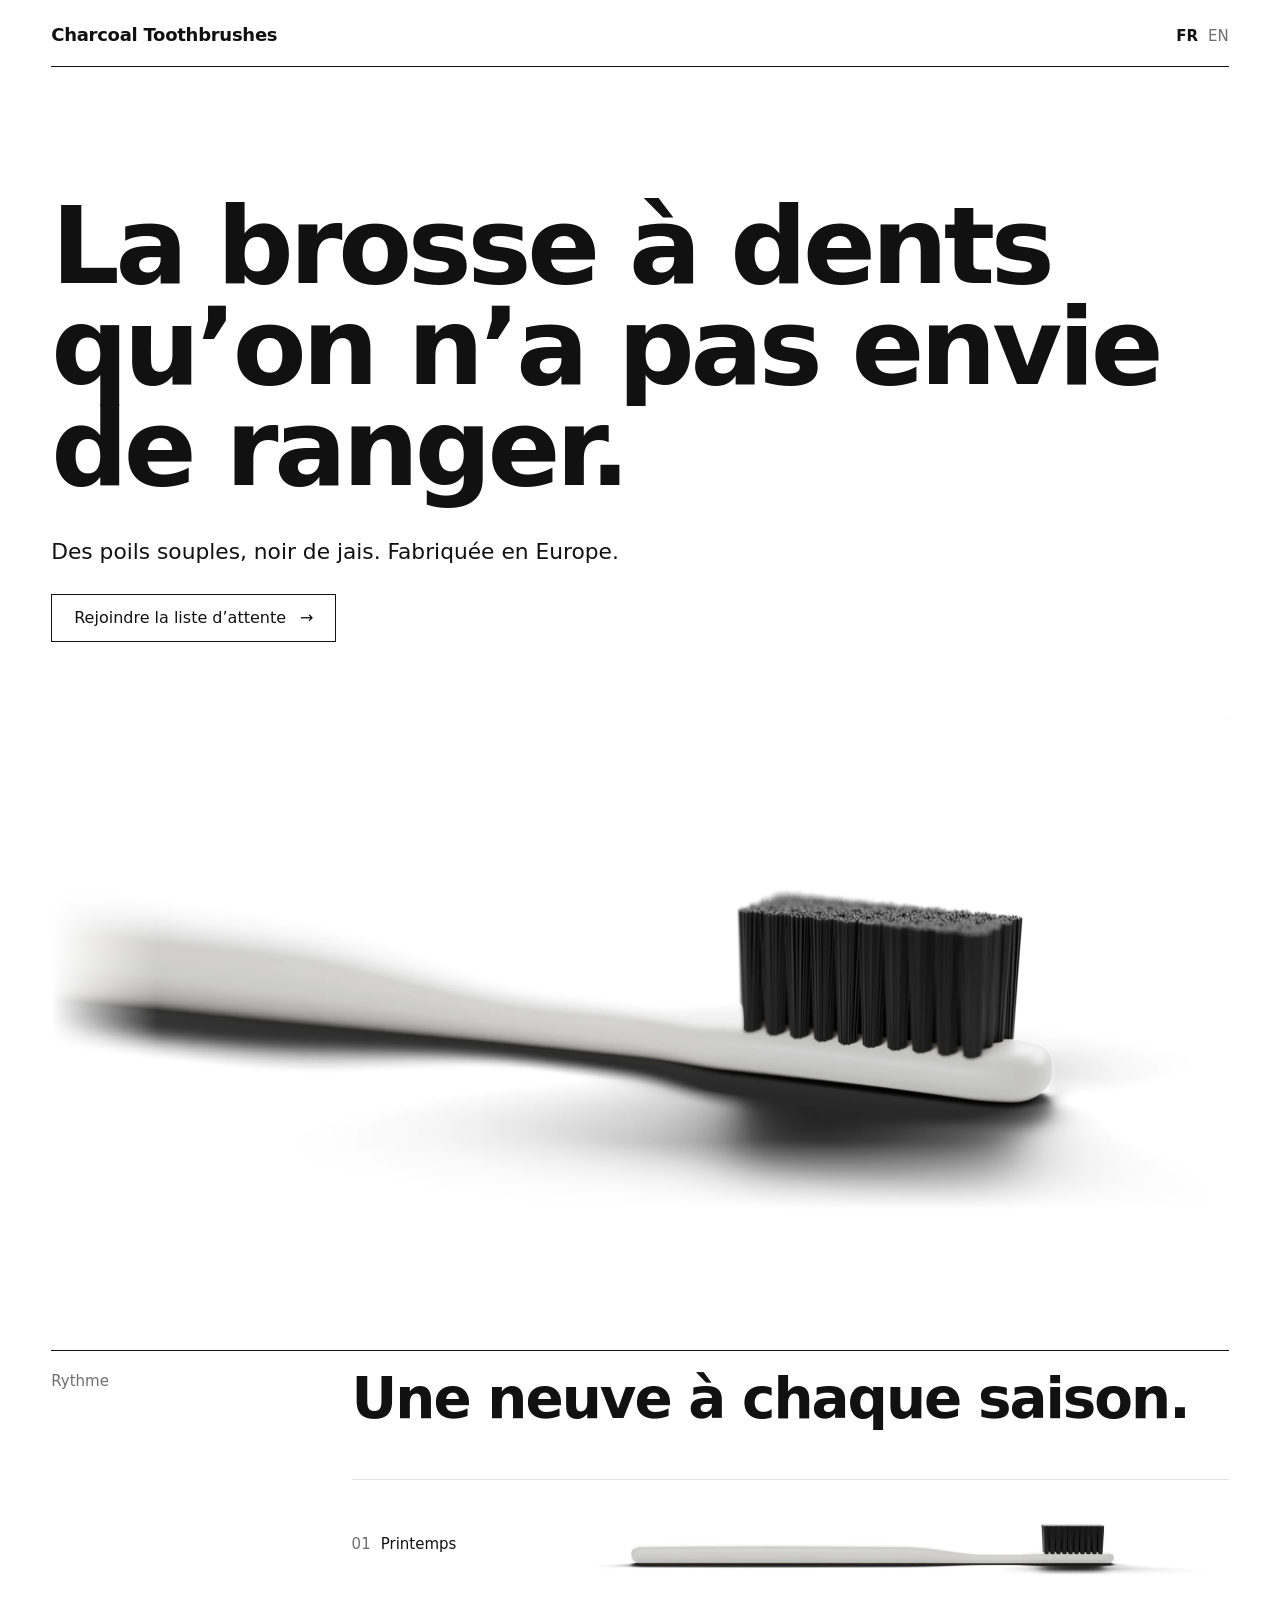
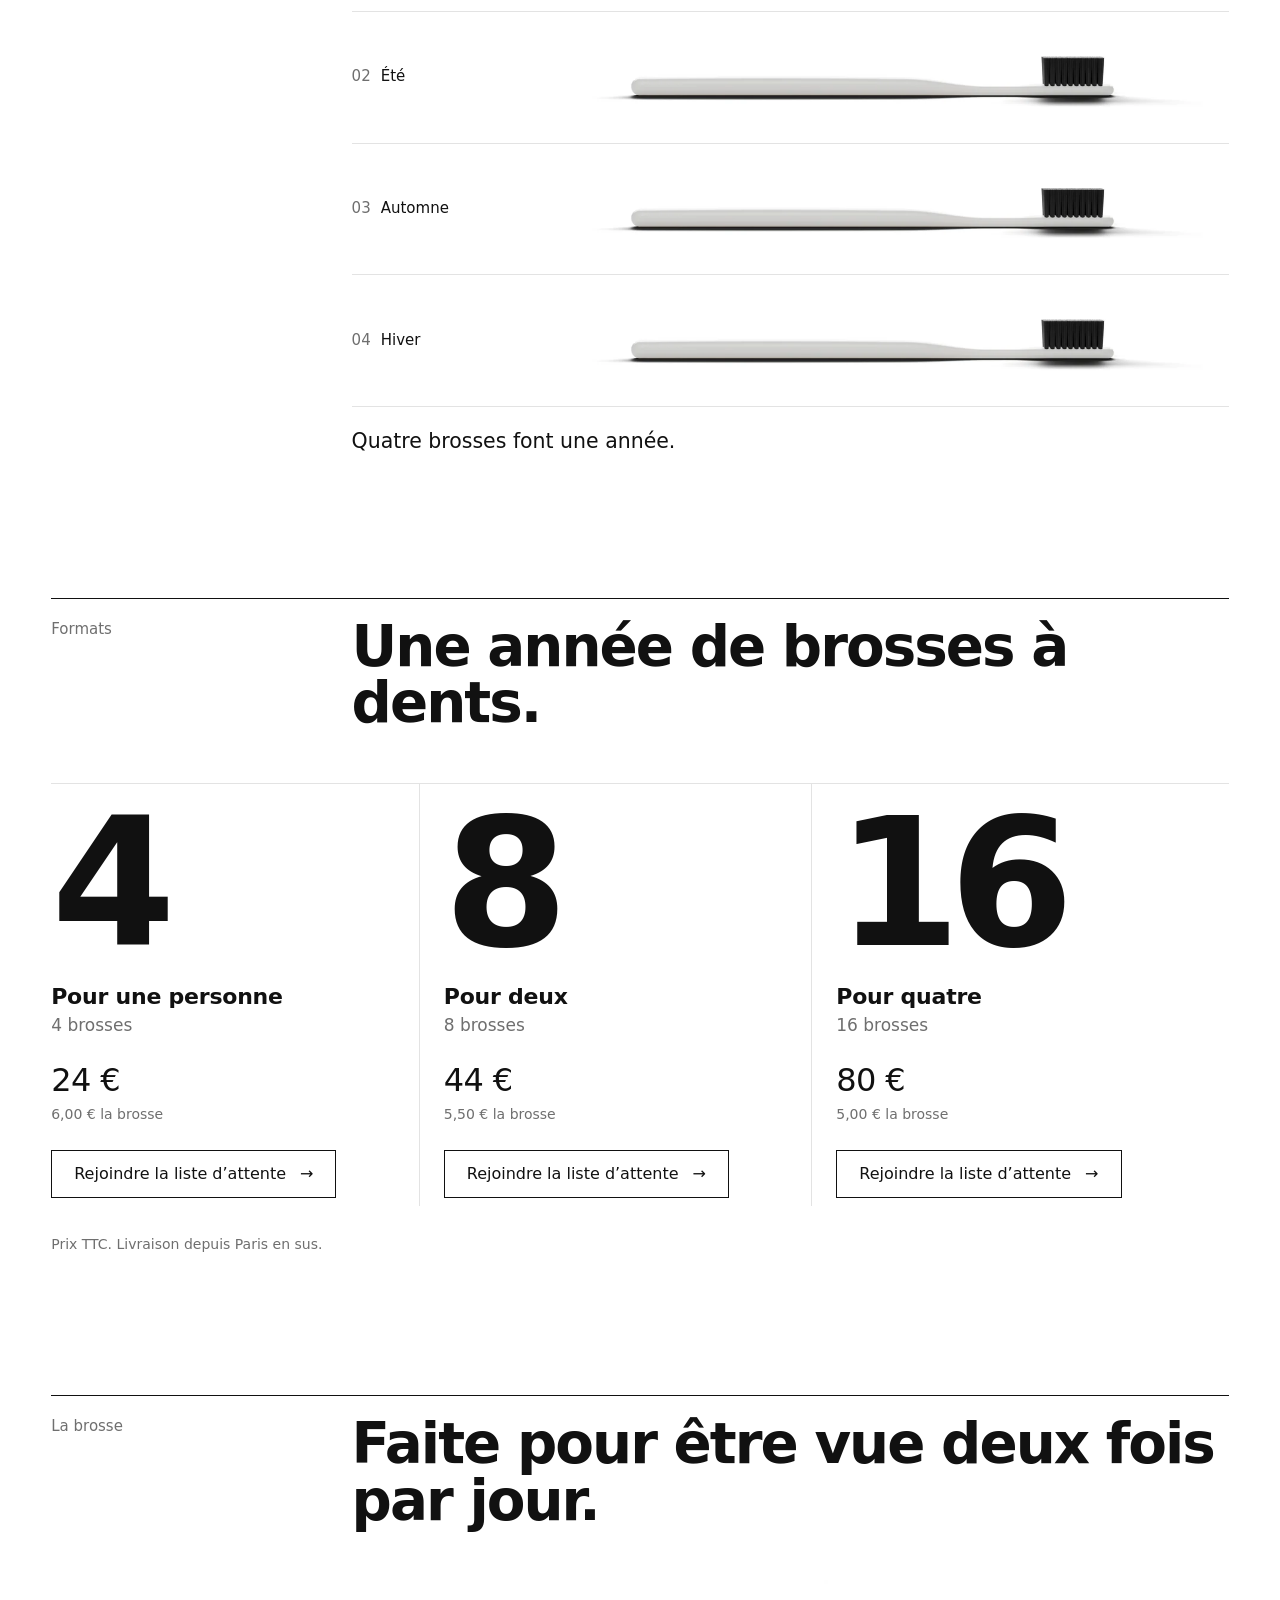
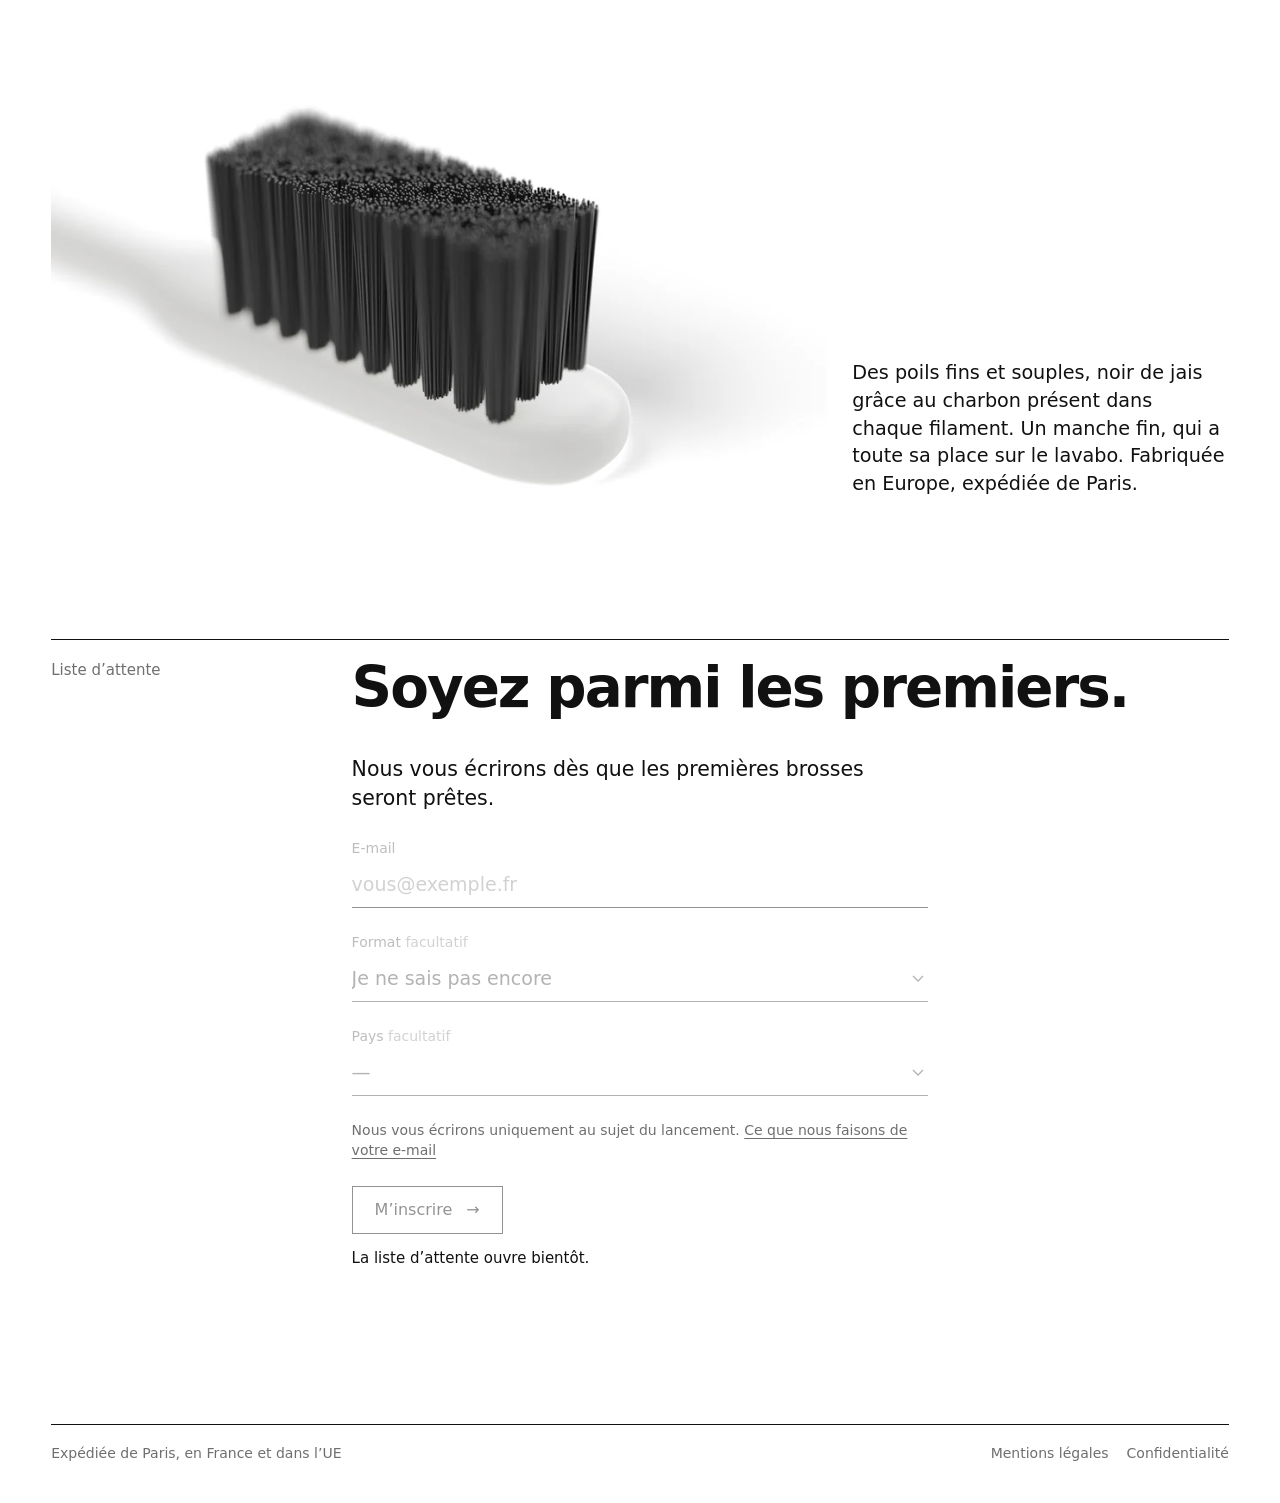
==== index.html @ 971b0b08 "Charcoal Toothbrushes preview store (FR/EN): direction A with photo-real renders; waitlist opens soo" ====
<!doctype html>
<html lang="fr">
<head>
<meta charset="utf-8">
<meta name="viewport" content="width=device-width, initial-scale=1">
<title>Charcoal Toothbrushes — la brosse à dents qu’on n’a pas envie de ranger</title>
<meta name="description" content="Des poils souples, noir de jais. Fabriquée en Europe. En boîtes de 4, 8 et 16 : une année de brosses à dents pour une, deux ou quatre personnes. Inscrivez-vous à la liste d’attente.">
<meta name="robots" content="noindex">
<link rel="canonical" href="https://dimlimber.github.io/charcoaltoothbrushes/">
<link rel="alternate" hreflang="fr" href="https://dimlimber.github.io/charcoaltoothbrushes/">
<link rel="alternate" hreflang="en" href="https://dimlimber.github.io/charcoaltoothbrushes/en/">
<link rel="alternate" hreflang="x-default" href="https://dimlimber.github.io/charcoaltoothbrushes/en/">
<meta property="og:type" content="website">
<meta property="og:site_name" content="Charcoal Toothbrushes">
<meta property="og:title" content="Charcoal Toothbrushes">
<meta property="og:description" content="La brosse à dents qu’on n’a pas envie de ranger. Inscrivez-vous à la liste d’attente.">
<meta property="og:url" content="https://dimlimber.github.io/charcoaltoothbrushes/">
<meta property="og:image" content="https://dimlimber.github.io/charcoaltoothbrushes/assets/img/og.jpg">
<meta property="og:locale" content="fr_FR">
<meta name="twitter:card" content="summary_large_image">
<meta name="theme-color" content="#ffffff">
<link rel="icon" href="assets/img/favicon.svg" type="image/svg+xml">
<link rel="preconnect" href="https://fonts.bunny.net">
<link rel="stylesheet" href="https://fonts.bunny.net/css?family=inter-tight:400,500,600&amp;display=swap">
<link rel="stylesheet" href="assets/css/site.css">
</head>
<body class="page-home">
<header class="top">
  <a class="mark" href="./">Charcoal Toothbrushes</a>
  <nav class="lang" aria-label="Language">
    <span aria-current="true">FR</span>
    <a href="en/" hreflang="en" lang="en" title="English">EN</a>
  </nav>
</header>
<main id="main">
<section class="hero" aria-labelledby="hero-title">
  <h1 id="hero-title">La brosse à dents qu’on n’a pas envie de ranger.</h1>
  <p class="sub">Des poils souples, noir de jais. Fabriquée en Europe.</p>
  <p class="actions"><a class="cta" href="#waitlist">Rejoindre la liste d’attente</a></p>
  <figure class="hero-photo">
    <picture>
    <source media="(max-width: 760px)" srcset="assets/img/hero-m-800.webp 800w, assets/img/hero-m-1200.webp 1200w" sizes="100vw" width="1200" height="900">
    <img src="assets/img/hero-2400.webp"
         srcset="assets/img/hero-1200.webp 1200w, assets/img/hero-2400.webp 2400w"
         sizes="(min-width: 1440px) 1344px, 100vw" width="2400" height="1000"
         alt="Les poils noir de jais de la brosse, en gros plan" fetchpriority="high">
    </picture>
  </figure>
</section>

<section class="seasons" aria-labelledby="seasons-title">
  <div class="head"><p class="label">Rythme</p><h2 id="seasons-title">Une neuve à chaque saison.</h2></div>
  <ol class="year">
    <li><span><i>01</i>Printemps</span><img src="assets/img/side-1200.webp" srcset="assets/img/side-1200.webp 1200w, assets/img/side-2400.webp 2400w" sizes="(min-width: 760px) 66vw, 70vw" width="2400" height="400" alt="" loading="lazy"></li>
    <li><span><i>02</i>Été</span><img src="assets/img/side-1200.webp" srcset="assets/img/side-1200.webp 1200w, assets/img/side-2400.webp 2400w" sizes="(min-width: 760px) 66vw, 70vw" width="2400" height="400" alt="" loading="lazy"></li>
    <li><span><i>03</i>Automne</span><img src="assets/img/side-1200.webp" srcset="assets/img/side-1200.webp 1200w, assets/img/side-2400.webp 2400w" sizes="(min-width: 760px) 66vw, 70vw" width="2400" height="400" alt="" loading="lazy"></li>
    <li><span><i>04</i>Hiver</span><img src="assets/img/side-1200.webp" srcset="assets/img/side-1200.webp 1200w, assets/img/side-2400.webp 2400w" sizes="(min-width: 760px) 66vw, 70vw" width="2400" height="400" alt="" loading="lazy"></li>
  </ol>
  <p class="note">Quatre brosses font une année.</p>
</section>

<section class="packs" aria-labelledby="packs-title">
  <div class="head"><p class="label">Formats</p><h2 id="packs-title">Une année de brosses à dents.</h2></div>
  <div class="pack-list">
    <article class="pack">
      <p class="n" aria-hidden="true">4</p>
      <h3>Pour une personne</h3>
      <p class="pack-count">4 brosses</p>
      <p class="pack-price">24 €</p>
      <p class="pack-per">6,00 € la brosse</p>
      <a class="cta" href="#waitlist" data-pack="4">Rejoindre la liste d’attente</a>
    </article>
    <article class="pack">
      <p class="n" aria-hidden="true">8</p>
      <h3>Pour deux</h3>
      <p class="pack-count">8 brosses</p>
      <p class="pack-price">44 €</p>
      <p class="pack-per">5,50 € la brosse</p>
      <a class="cta" href="#waitlist" data-pack="8">Rejoindre la liste d’attente</a>
    </article>
    <article class="pack">
      <p class="n" aria-hidden="true">16</p>
      <h3>Pour quatre</h3>
      <p class="pack-count">16 brosses</p>
      <p class="pack-price">80 €</p>
      <p class="pack-per">5,00 € la brosse</p>
      <a class="cta" href="#waitlist" data-pack="16">Rejoindre la liste d’attente</a>
    </article>

  </div>
  <p class="fine">Prix TTC. Livraison depuis Paris en sus.</p>
</section>

<section class="detail" aria-labelledby="detail-title">
  <div class="head"><p class="label">La brosse</p><h2 id="detail-title">Faite pour être vue deux fois par jour.</h2></div>
  <figure class="detail-photo">
    <img src="assets/img/macro-1800.webp"
         srcset="assets/img/macro-900.webp 900w, assets/img/macro-1800.webp 1800w"
         sizes="(min-width: 760px) 60vw, 100vw" width="1800" height="1200"
         alt="Les pointes des poils, de très près" loading="lazy">
  </figure>
  <p class="body">Des poils fins et souples, noir de jais grâce au charbon présent dans chaque filament. Un manche fin, qui a toute sa place sur le lavabo. Fabriquée en Europe, expédiée de Paris.</p>
</section>

<section class="waitlist" id="waitlist" aria-labelledby="waitlist-title">
  <div class="head"><p class="label">Liste d’attente</p><h2 id="waitlist-title">Soyez parmi les premiers.</h2></div>
  <form id="waitlist-form" data-state="idle" novalidate>
    <div class="fields">
      <p class="intro">Nous vous écrirons dès que les premières brosses seront prêtes.</p>
      <label class="field"><span>E-mail</span>
        <input type="email" name="email" required autocomplete="email" inputmode="email" placeholder="vous@exemple.fr" maxlength="254"></label>
      <label class="field"><span>Format <i>facultatif</i></span>
        <select name="pack"><option value="">Je ne sais pas encore</option><option value="4">Pour une personne · 4 brosses</option><option value="8">Pour deux · 8 brosses</option><option value="16">Pour quatre · 16 brosses</option></select></label>
      <label class="field"><span>Pays <i>facultatif</i></span>
        <select name="country"><option value="">—</option><option value="FR">France</option><option value="DE">Allemagne</option><option value="AT">Autriche</option><option value="BE">Belgique</option><option value="BG">Bulgarie</option><option value="CY">Chypre</option><option value="HR">Croatie</option><option value="DK">Danemark</option><option value="ES">Espagne</option><option value="EE">Estonie</option><option value="FI">Finlande</option><option value="GR">Grèce</option><option value="HU">Hongrie</option><option value="IE">Irlande</option><option value="IT">Italie</option><option value="LV">Lettonie</option><option value="LT">Lituanie</option><option value="LU">Luxembourg</option><option value="MT">Malte</option><option value="NL">Pays-Bas</option><option value="PL">Pologne</option><option value="PT">Portugal</option><option value="RO">Roumanie</option><option value="SK">Slovaquie</option><option value="SI">Slovénie</option><option value="SE">Suède</option><option value="CZ">Tchéquie</option><option value="XX">Hors de l’UE</option></select></label>
      <div class="hp" aria-hidden="true"><label>Website <input type="text" name="website" tabindex="-1" autocomplete="off"></label></div>
      <p class="consent">Nous vous écrirons uniquement au sujet du lancement. <a href="confidentialite/">Ce que nous faisons de votre e-mail</a></p>
      <button class="cta" type="submit" data-sending="Envoi…">M’inscrire</button>
      <p class="msg" id="waitlist-invalid" role="alert">Vérifiez votre adresse e-mail.</p>
      <p class="msg" id="waitlist-error" role="alert">Un problème est survenu. Merci de réessayer.</p>
      <p class="msg" id="waitlist-closed">La liste d’attente ouvre bientôt.</p>
    </div>
    <div id="waitlist-done" class="done" tabindex="-1">
      <p class="done-title">C’est noté.</p>
      <p>Nous vous écrirons dès que les premières brosses seront prêtes.</p>
    </div>
  </form>
</section>

</main>
<footer class="foot">
  <span>Expédiée de Paris, en France et dans l’UE</span>
  <span class="links"><a href="mentions-legales/">Mentions légales</a><a href="confidentialite/">Confidentialité</a></span>
</footer>
<script id="config" type="application/json">{"lang": "fr", "endpoint": null, "consentVersion": "2026-10-05"}</script>
<script src="assets/js/site.js" defer></script>
</body>
</html>
---- assets/css/site.css ----
/* Charcoal Toothbrushes, direction A "Grid": white ground, one type family
   (Inter Tight), a strict 12-column grid, hairlines, black only where the charcoal is. */
:root {
  --ground: #ffffff;
  --ink: #111111;
  --mute: #6f6f6f;
  --faint: #9b9b9b;
  --rule: #e3e3e3;
  --pad: clamp(16px, 4vw, 56px);
  --gap: clamp(12px, 2vw, 24px);
  --wide: 1344px;
}

*, *::before, *::after { box-sizing: border-box; }
* { margin: 0; padding: 0; }
html { -webkit-text-size-adjust: 100%; scroll-behavior: smooth; }
@media (prefers-reduced-motion: reduce) { html { scroll-behavior: auto; } }
body {
  background: var(--ground);
  color: var(--ink);
  font: 400 17px/1.45 "Inter Tight", system-ui, -apple-system, sans-serif;
  -webkit-font-smoothing: antialiased;
  text-rendering: optimizeLegibility;
}
a { color: inherit; text-underline-offset: .18em; text-decoration-thickness: 1px; }
img { display: block; max-width: 100%; height: auto; }
figure { margin: 0; }
:focus-visible { outline: 2px solid var(--ink); outline-offset: 3px; }

.top, main, .foot { width: min(100% - 2 * var(--pad), var(--wide)); margin-inline: auto; }

/* Header */
.top { display: flex; justify-content: space-between; align-items: baseline; padding: 22px 0 18px; border-bottom: 1px solid var(--ink); }
.mark { font-weight: 600; font-size: 18px; letter-spacing: -.015em; text-decoration: none; }
.lang { display: flex; gap: 10px; font-size: 15px; color: var(--mute); }
.lang [aria-current] { color: var(--ink); font-weight: 600; }
.lang a { text-decoration: none; }
.lang a:hover { color: var(--ink); }

/* Grid sections */
main > section { display: grid; grid-template-columns: repeat(12, minmax(0, 1fr)); column-gap: var(--gap); }
main > section + section { border-top: 1px solid var(--ink); margin-top: clamp(88px, 11vw, 168px); padding-top: 20px; }
.head { display: contents; }
.label { grid-column: 1 / 4; font-size: 15px; color: var(--mute); }
section h2 { grid-column: 4 / -1; font-weight: 600; font-size: clamp(32px, 4.4vw, 68px); line-height: 1; letter-spacing: -.035em; }

/* Buttons and button-like links */
.cta {
  display: inline-flex; align-items: center; gap: 14px; padding: 15px 22px;
  border: 1px solid var(--ink); background: transparent; color: var(--ink);
  font: 500 16px/1 "Inter Tight", system-ui, sans-serif; text-decoration: none; cursor: pointer;
}
.cta::after { content: "→"; }
.cta:hover { background: var(--ink); color: var(--ground); }
.cta[disabled] { opacity: .45; cursor: default; }
.cta[disabled]:hover { background: transparent; color: var(--ink); }

/* Hero */
.hero { padding-top: clamp(56px, 10vw, 152px); }
.hero h1 { grid-column: 1 / -1; max-width: 11.5em; font-weight: 600; font-size: clamp(44px, 8.4vw, 128px); line-height: .94; letter-spacing: -.04em; }
.hero .sub { grid-column: 1 / 8; margin-top: clamp(22px, 3vw, 40px); font-size: clamp(18px, 1.7vw, 24px); line-height: 1.35; }
.hero .actions { grid-column: 1 / 8; margin-top: 28px; }
.hero-photo { grid-column: 1 / -1; margin-top: clamp(40px, 6vw, 96px); }
/* The handle and its shadow melt into the page instead of stopping at a hard edge. */
.hero-photo img {
  -webkit-mask-image: linear-gradient(90deg, transparent, #000 9%), linear-gradient(0deg, transparent, #000 14%);
  -webkit-mask-composite: source-in;
  mask-image: linear-gradient(90deg, transparent, #000 9%), linear-gradient(0deg, transparent, #000 14%);
  mask-composite: intersect;
}

/* Four make a year */
.year { grid-column: 4 / -1; list-style: none; margin-top: clamp(32px, 4vw, 56px); }
.year li { display: grid; grid-template-columns: 140px minmax(0, 1fr); align-items: center; gap: 24px; padding: 6px 0; border-top: 1px solid var(--rule); }
.year li:last-child { border-bottom: 1px solid var(--rule); }
.year span { font-size: 15px; }
.year i { font-style: normal; color: var(--mute); margin-right: 10px; font-variant-numeric: tabular-nums; }
.note { grid-column: 4 / -1; margin-top: 20px; font-size: clamp(18px, 1.6vw, 22px); }

/* Packs */
.pack-list { grid-column: 1 / -1; display: grid; grid-template-columns: repeat(3, minmax(0, 1fr)); margin-top: clamp(36px, 4vw, 64px); border-top: 1px solid var(--rule); }
.pack { padding: 28px 24px 8px 0; border-right: 1px solid var(--rule); margin-right: 24px; }
.pack:last-child { border-right: 0; margin-right: 0; }
.pack .n { font-weight: 600; font-size: clamp(104px, 14vw, 216px); line-height: .8; letter-spacing: -.065em; font-variant-numeric: tabular-nums; }
.pack h3 { font-weight: 600; font-size: 22px; margin-top: 26px; letter-spacing: -.01em; }
.pack-count { color: var(--mute); }
.pack-price { font-size: 32px; font-weight: 500; margin-top: 20px; letter-spacing: -.02em; }
.pack-per { color: var(--mute); font-size: 14px; }
.pack .cta { margin-top: 26px; }
.fine { grid-column: 1 / -1; margin-top: 28px; font-size: 14px; color: var(--mute); }

/* The brush, close up */
.detail-photo { grid-column: 1 / 9; grid-row: 2; margin-top: clamp(32px, 4vw, 56px); }
.detail .body { grid-column: 9 / -1; grid-row: 2; align-self: end; font-size: clamp(18px, 1.5vw, 21px); line-height: 1.45; }

/* Waitlist */
#waitlist-form { grid-column: 4 / 10; margin-top: clamp(24px, 3vw, 40px); }
.intro { font-size: clamp(18px, 1.6vw, 22px); }
.field { display: block; margin-top: 24px; }
.field span { display: block; font-size: 14px; color: var(--mute); margin-bottom: 4px; }
.field i { font-style: normal; color: var(--faint); }
.field input, .field select {
  width: 100%; padding: 10px 0; border: 0; border-bottom: 1px solid var(--ink); border-radius: 0;
  background: transparent; color: var(--ink); font: 400 19px/1.3 "Inter Tight", system-ui, sans-serif;
  -webkit-appearance: none; appearance: none;
}
.field select {
  padding-right: 28px; cursor: pointer;
  background: url("data:image/svg+xml,%3Csvg xmlns='http://www.w3.org/2000/svg' width='12' height='8'%3E%3Cpath d='M1 1l5 5 5-5' fill='none' stroke='%23111' stroke-width='1.3'/%3E%3C/svg%3E") no-repeat right 4px center;
}
.field input:focus, .field select:focus { outline: none; border-bottom-width: 2px; padding-bottom: 9px; }
.field input::placeholder { color: var(--faint); }
.field input[aria-invalid="true"] { border-bottom-color: #a01c1c; }
.hp { position: absolute; left: -10000px; width: 1px; height: 1px; overflow: hidden; }
.consent { margin-top: 24px; font-size: 14px; color: var(--mute); }
#waitlist-form .cta { margin-top: 26px; }
.msg { display: none; margin-top: 14px; font-size: 15px; }
#waitlist-form[data-state="invalid"] #waitlist-invalid,
#waitlist-form[data-state="error"] #waitlist-error,
#waitlist-form[data-state="closed"] #waitlist-closed { display: block; }
#waitlist-form[data-state="closed"] .field { opacity: .45; }
.done { display: none; }
#waitlist-form[data-state="done"] .fields { display: none; }
#waitlist-form[data-state="done"] .done { display: block; }
.done:focus { outline: none; }
.done-title { font-weight: 600; font-size: clamp(28px, 3vw, 40px); letter-spacing: -.02em; margin-bottom: 8px; }

/* Footer */
.foot { margin-top: clamp(96px, 12vw, 180px); border-top: 1px solid var(--ink); padding: 18px 0 40px; display: flex; justify-content: space-between; gap: 16px; font-size: 14px; color: var(--mute); }
.foot .links { display: flex; gap: 18px; flex-wrap: wrap; }
.foot a { text-decoration: none; }
.foot a:hover { color: var(--ink); }

/* Legal pages */
.doc { max-width: 44em; padding-top: clamp(48px, 8vw, 120px); }
.doc .label a { text-decoration: none; color: var(--mute); }
.doc .label a:hover { color: var(--ink); }
.doc h1 { font-weight: 600; font-size: clamp(36px, 5vw, 72px); line-height: 1; letter-spacing: -.035em; margin: 18px 0 40px; }
.doc h2 { font-size: 18px; font-weight: 600; margin-top: 34px; line-height: 1.3; }
.doc p { margin-top: 8px; }
.doc .lead { font-size: clamp(19px, 1.6vw, 22px); }

/* Phones */
@media (max-width: 760px) {
  .label, section h2, .hero .sub, .hero .actions, .year, .note, .detail-photo, .detail .body, #waitlist-form { grid-column: 1 / -1; }
  .label { margin-bottom: 12px; }
  .year li { grid-template-columns: 92px minmax(0, 1fr); gap: 12px; }
  .pack-list { grid-template-columns: 1fr; }
  .pack { border-right: 0; margin-right: 0; border-bottom: 1px solid var(--rule); padding-bottom: 32px; }
  .detail .label { grid-row: 1; }
  .detail h2 { grid-row: 2; }
  .detail-photo { grid-row: 3; }
  .detail .body { grid-row: 4; margin-top: 24px; }
  .foot { flex-direction: column; }
}
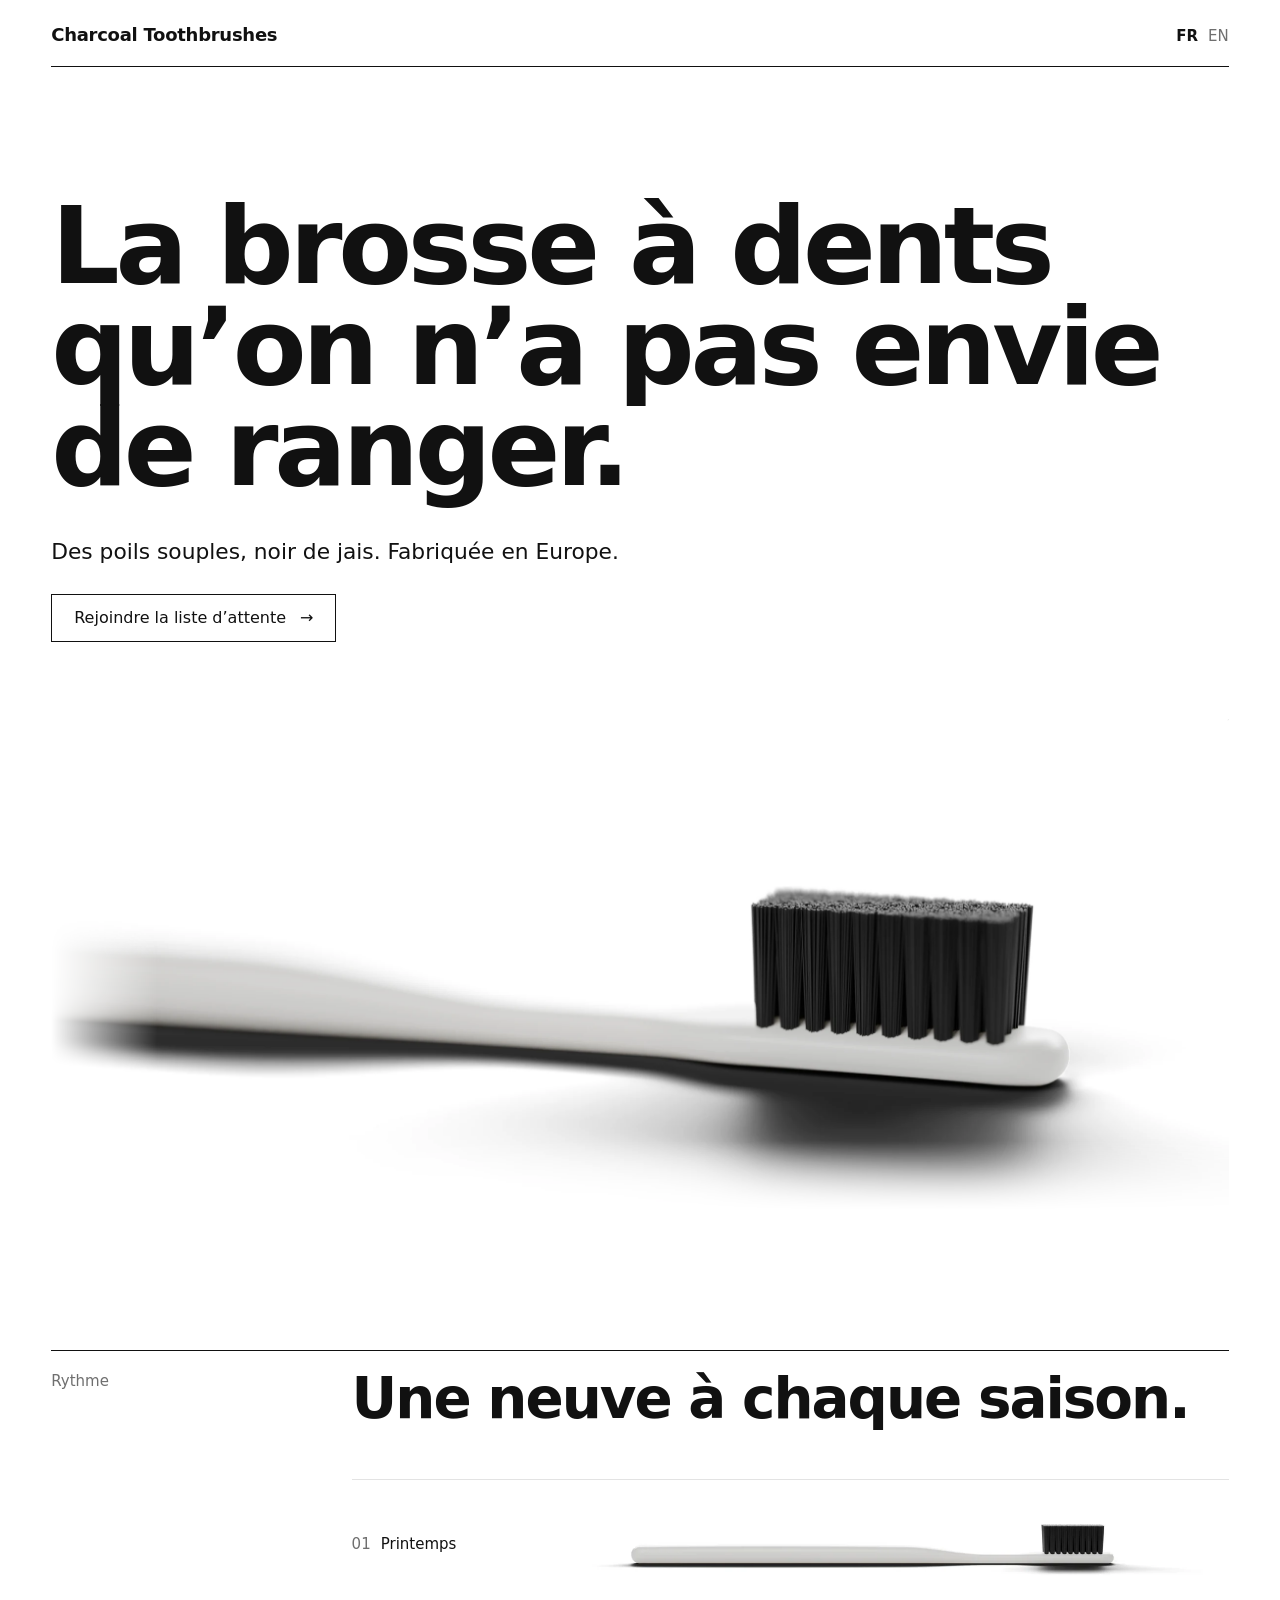
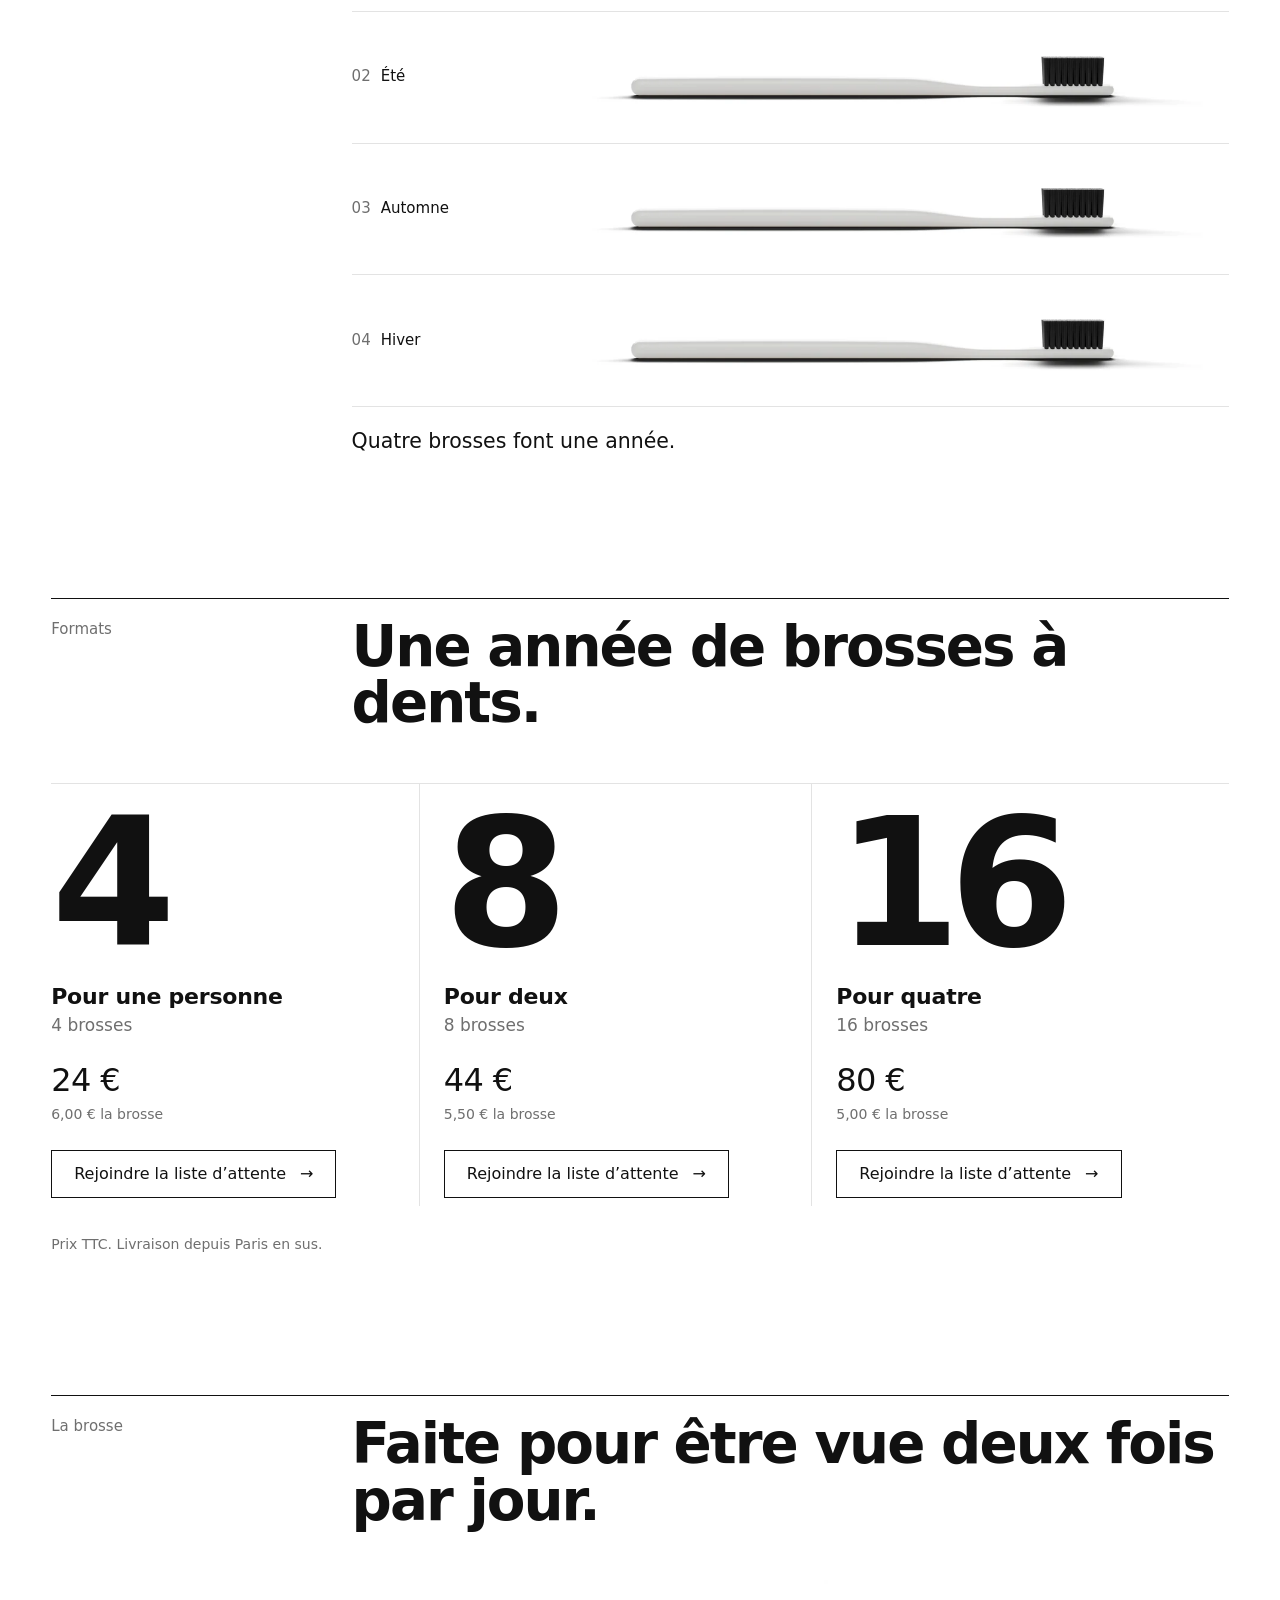
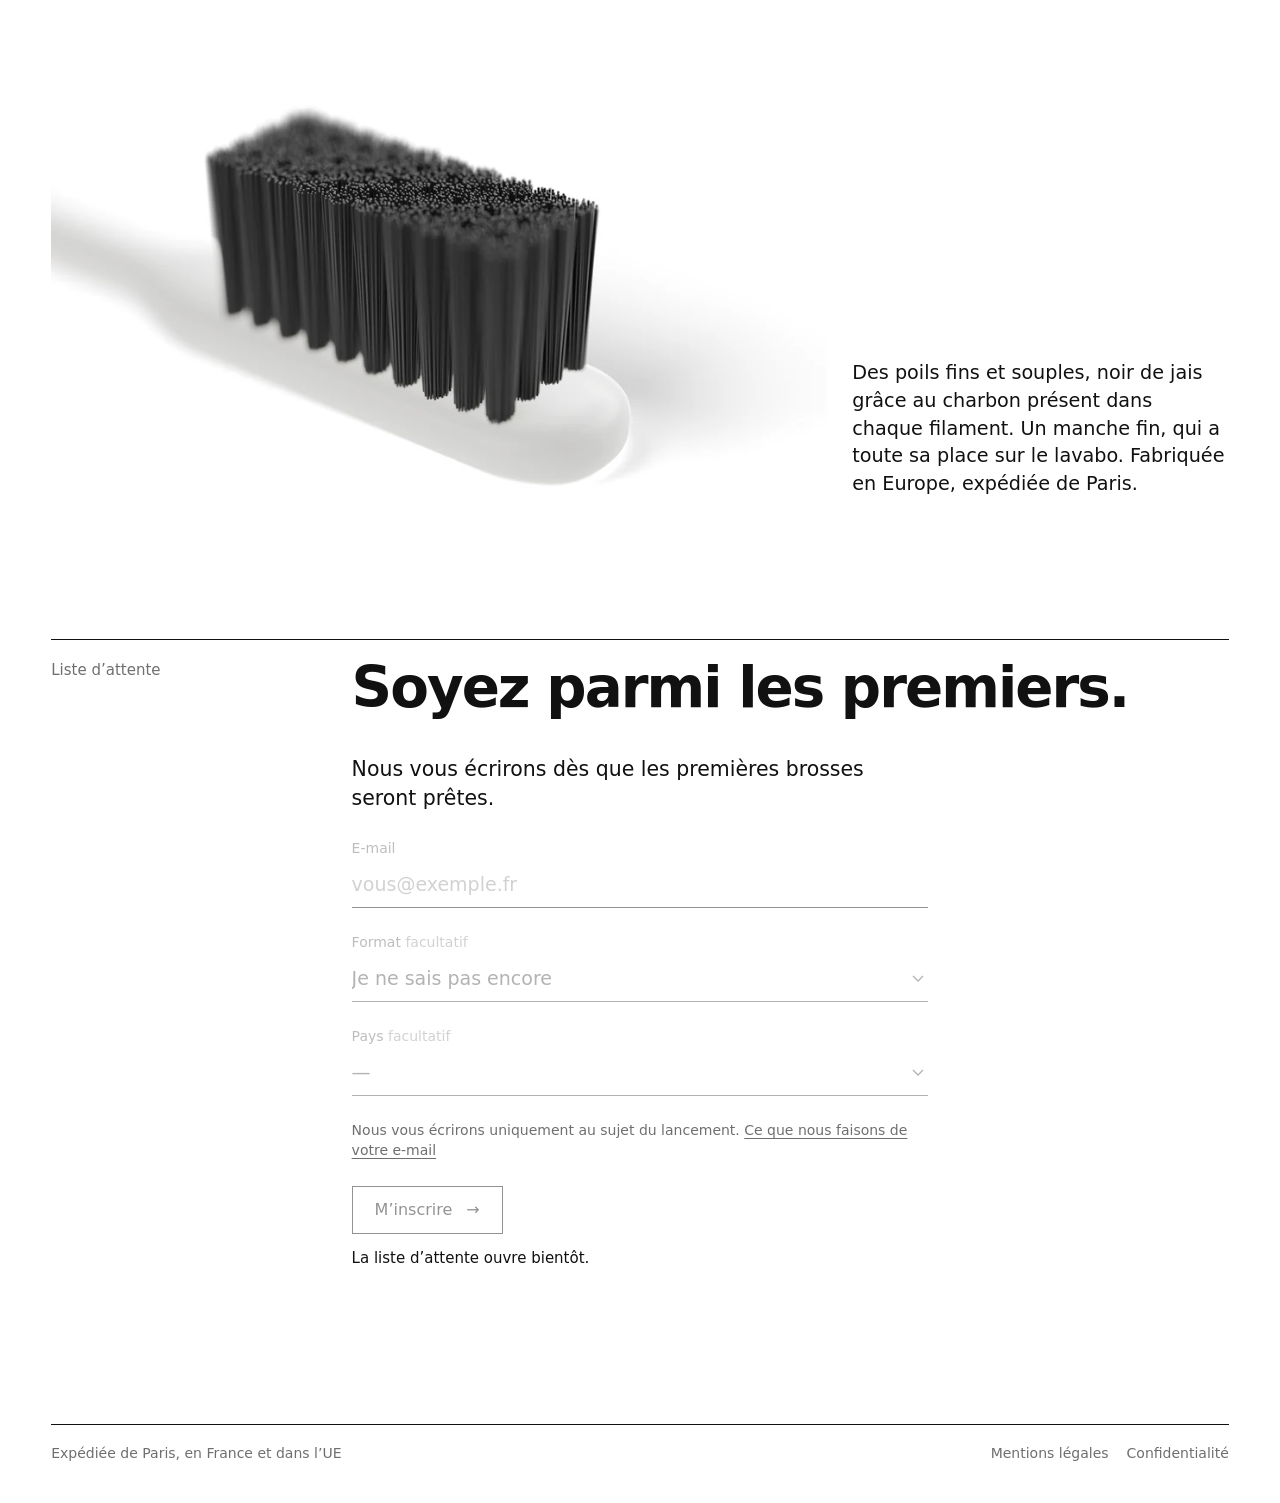
==== commit 81401e38: "Hero motion: a slow 6-second camera drift around the bristle head (wide + phone cuts, MP4), still = " ====
--- a/index.html
+++ b/index.html
@@ -45,6 +45,8 @@
          sizes="(min-width: 1440px) 1344px, 100vw" width="2400" height="1000"
          alt="Les poils noir de jais de la brosse, en gros plan" fetchpriority="high">
     </picture>
+    <video class="hero-video" muted loop playsinline preload="none" aria-hidden="true" tabindex="-1"
+           data-wide="assets/video/hero-wide" data-phone="assets/video/hero-phone"></video>
   </figure>
 </section>
 
--- a/assets/css/site.css
+++ b/assets/css/site.css
@@ -62,7 +62,11 @@
 .hero .actions { grid-column: 1 / 8; margin-top: 28px; }
 .hero-photo { grid-column: 1 / -1; margin-top: clamp(40px, 6vw, 96px); }
 /* The handle and its shadow melt into the page instead of stopping at a hard edge. */
-.hero-photo img {
+.hero-photo { position: relative; }
+/* The camera move fades in over the still once it is actually playing. */
+.hero-video { position: absolute; inset: 0; width: 100%; height: 100%; object-fit: cover; opacity: 0; transition: opacity .9s ease; pointer-events: none; }
+.hero-video.on { opacity: 1; }
+.hero-photo img, .hero-video {
   -webkit-mask-image: linear-gradient(90deg, transparent, #000 9%), linear-gradient(0deg, transparent, #000 14%);
   -webkit-mask-composite: source-in;
   mask-image: linear-gradient(90deg, transparent, #000 9%), linear-gradient(0deg, transparent, #000 14%);
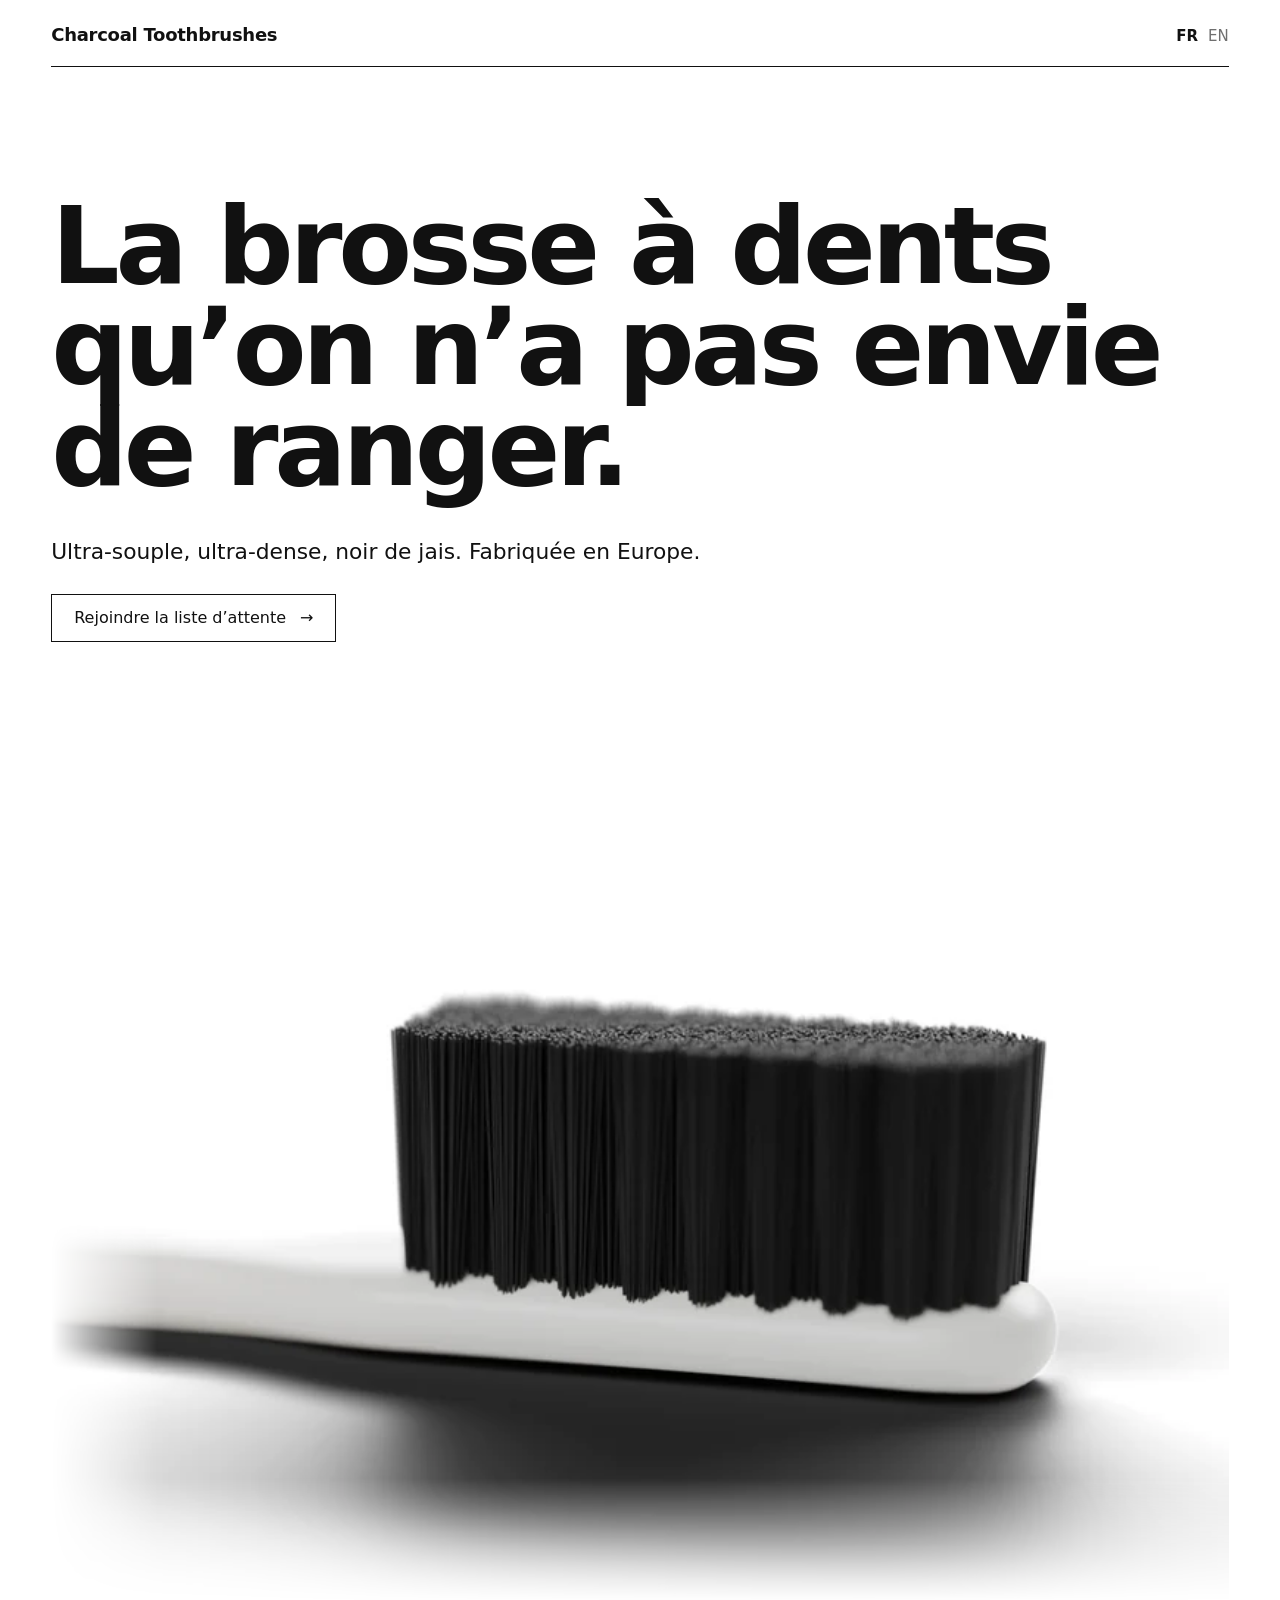
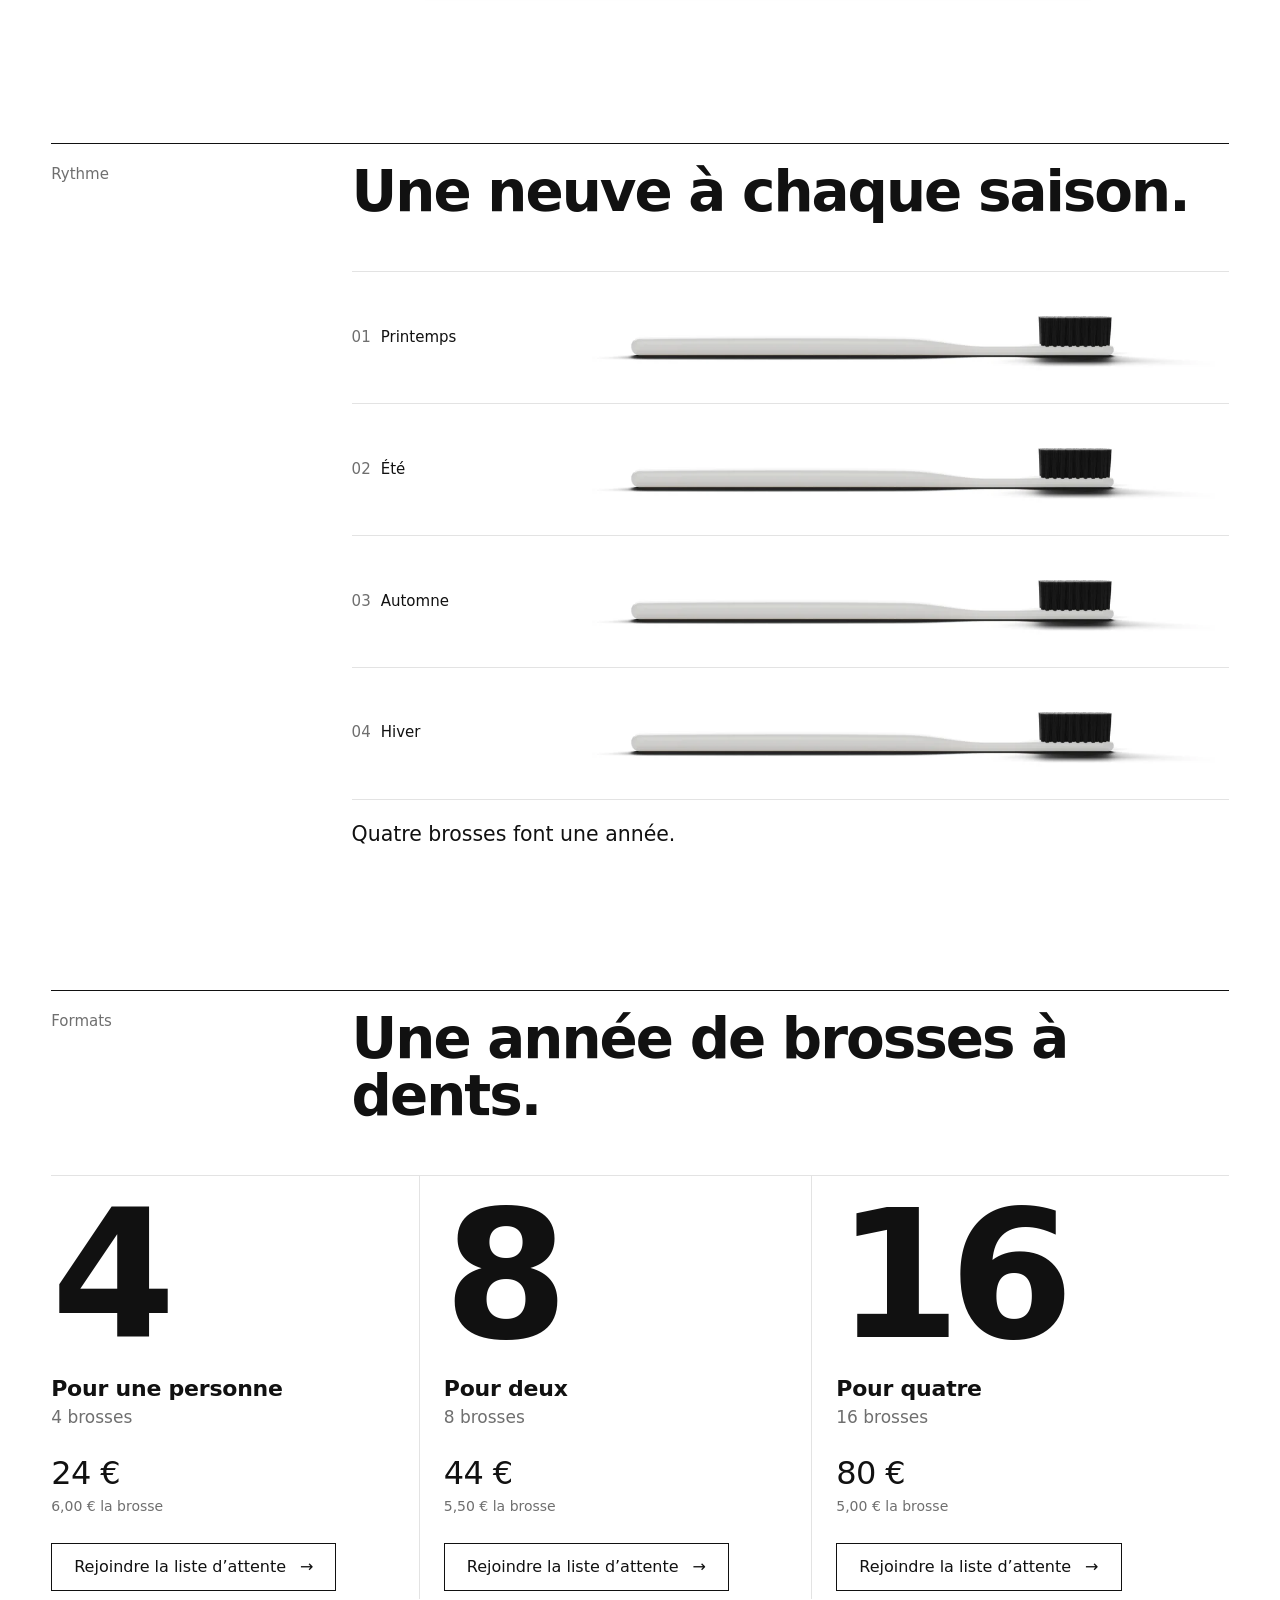
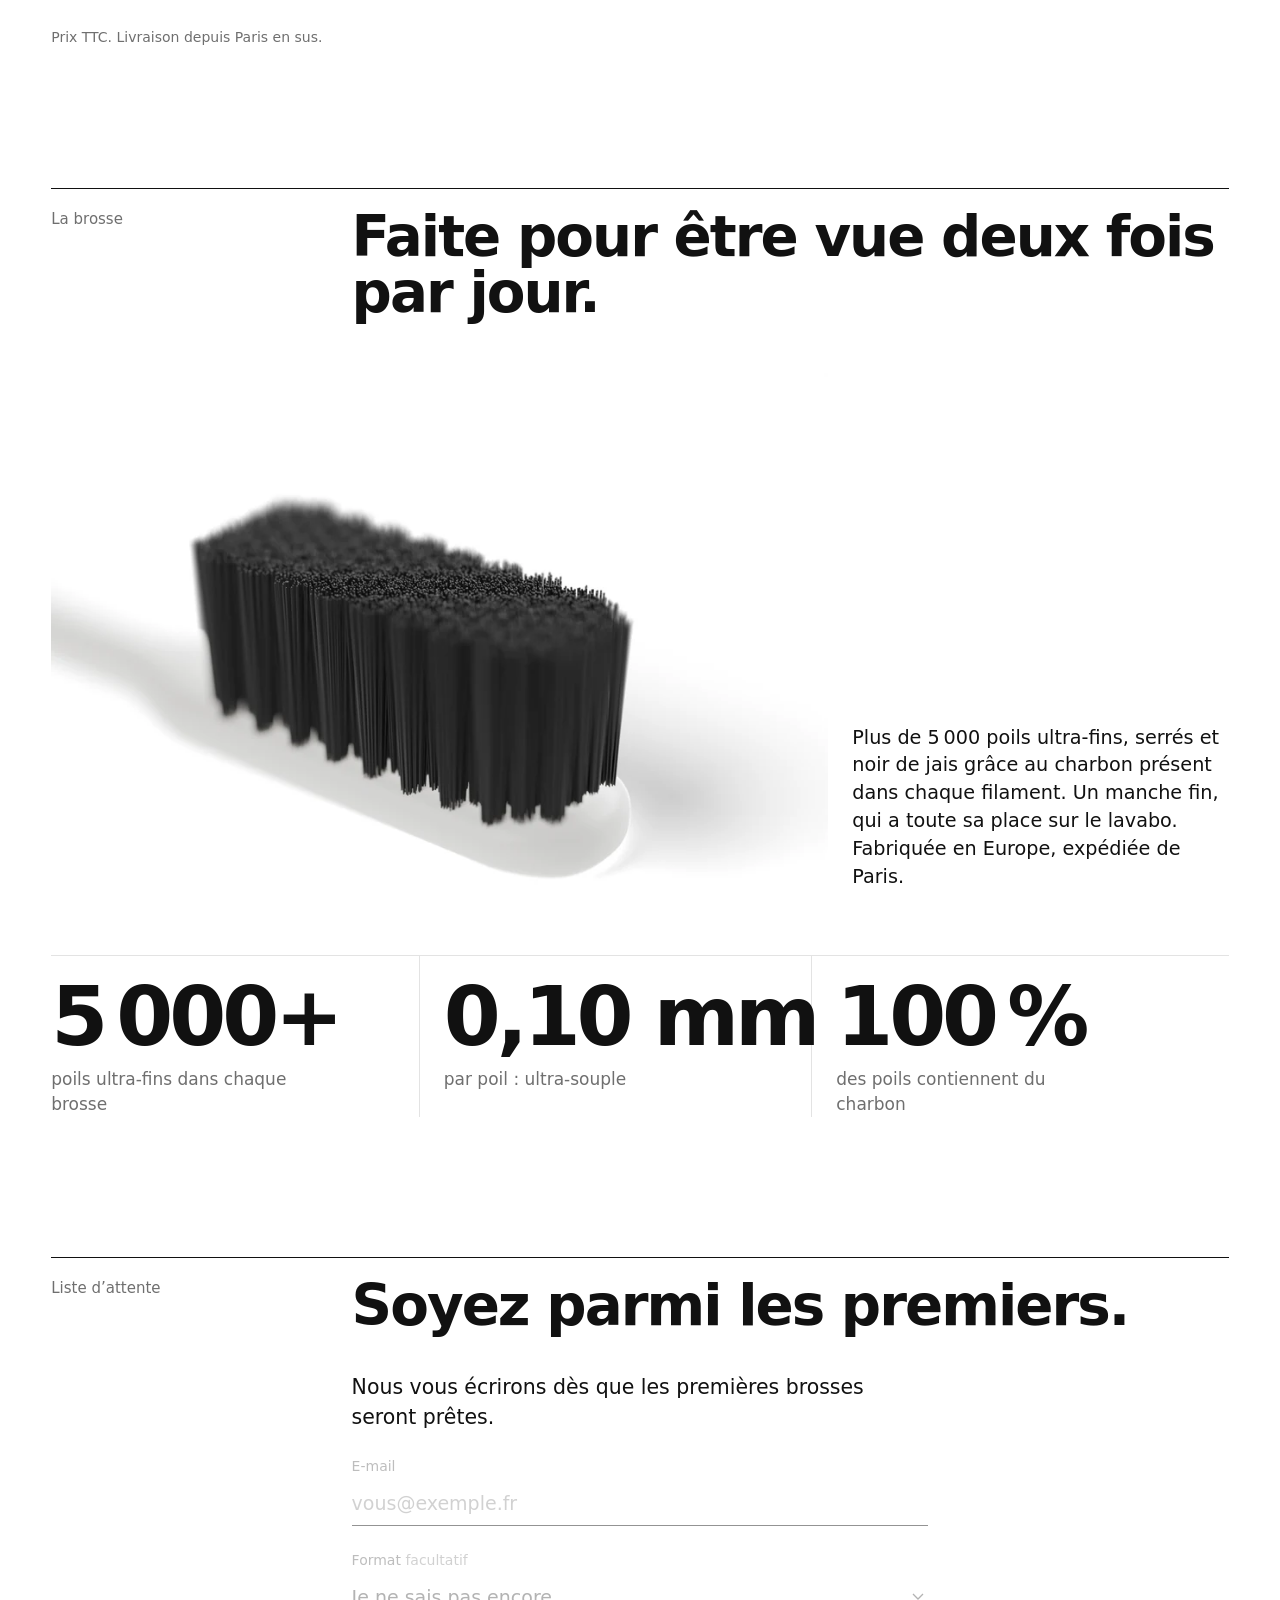
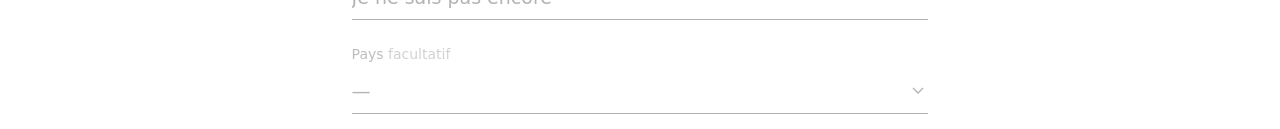
==== commit f3f87b8b: "Ultra-soft, ultra-dense head: new renders + motion loop, copy and spec strip (5,000+ bristles, 0.10 " ====
--- a/index.html
+++ b/index.html
@@ -4,7 +4,7 @@
 <meta charset="utf-8">
 <meta name="viewport" content="width=device-width, initial-scale=1">
 <title>Charcoal Toothbrushes — la brosse à dents qu’on n’a pas envie de ranger</title>
-<meta name="description" content="Des poils souples, noir de jais. Fabriquée en Europe. En boîtes de 4, 8 et 16 : une année de brosses à dents pour une, deux ou quatre personnes. Inscrivez-vous à la liste d’attente.">
+<meta name="description" content="Des poils ultra-souples, ultra-denses, noir de jais. Fabriquée en Europe. En boîtes de 4, 8 et 16 : une année de brosses à dents pour une, deux ou quatre personnes. Inscrivez-vous à la liste d’attente.">
 <meta name="robots" content="noindex">
 <link rel="canonical" href="https://dimlimber.github.io/charcoaltoothbrushes/">
 <link rel="alternate" hreflang="fr" href="https://dimlimber.github.io/charcoaltoothbrushes/">
@@ -35,7 +35,7 @@
 <main id="main">
 <section class="hero" aria-labelledby="hero-title">
   <h1 id="hero-title">La brosse à dents qu’on n’a pas envie de ranger.</h1>
-  <p class="sub">Des poils souples, noir de jais. Fabriquée en Europe.</p>
+  <p class="sub">Ultra-souple, ultra-dense, noir de jais. Fabriquée en Europe.</p>
   <p class="actions"><a class="cta" href="#waitlist">Rejoindre la liste d’attente</a></p>
   <figure class="hero-photo">
     <picture>
@@ -43,7 +43,7 @@
     <img src="assets/img/hero-2400.webp"
          srcset="assets/img/hero-1200.webp 1200w, assets/img/hero-2400.webp 2400w"
          sizes="(min-width: 1440px) 1344px, 100vw" width="2400" height="1000"
-         alt="Les poils noir de jais de la brosse, en gros plan" fetchpriority="high">
+         alt="Les poils ultra-denses et noir de jais de la brosse, en gros plan" fetchpriority="high">
     </picture>
     <video class="hero-video" muted loop playsinline preload="none" aria-hidden="true" tabindex="-1"
            data-wide="assets/video/hero-wide" data-phone="assets/video/hero-phone"></video>
@@ -101,7 +101,12 @@
          sizes="(min-width: 760px) 60vw, 100vw" width="1800" height="1200"
          alt="Les pointes des poils, de très près" loading="lazy">
   </figure>
-  <p class="body">Des poils fins et souples, noir de jais grâce au charbon présent dans chaque filament. Un manche fin, qui a toute sa place sur le lavabo. Fabriquée en Europe, expédiée de Paris.</p>
+  <p class="body">Plus de 5 000 poils ultra-fins, serrés et noir de jais grâce au charbon présent dans chaque filament. Un manche fin, qui a toute sa place sur le lavabo. Fabriquée en Europe, expédiée de Paris.</p>
+  <ul class="stats">
+    <li><span class="v">5 000+</span><span class="k">poils ultra-fins dans chaque brosse</span></li>
+    <li><span class="v">0,10 mm</span><span class="k">par poil : ultra-souple</span></li>
+    <li><span class="v">100 %</span><span class="k">des poils contiennent du charbon</span></li>
+  </ul>
 </section>
 
 <section class="waitlist" id="waitlist" aria-labelledby="waitlist-title">
--- a/assets/css/site.css
+++ b/assets/css/site.css
@@ -97,6 +97,13 @@
 .detail-photo { grid-column: 1 / 9; grid-row: 2; margin-top: clamp(32px, 4vw, 56px); }
 .detail .body { grid-column: 9 / -1; grid-row: 2; align-self: end; font-size: clamp(18px, 1.5vw, 21px); line-height: 1.45; }
 
+/* The numbers behind "ultra soft, ultra dense" */
+.stats { grid-column: 1 / -1; grid-row: 3; list-style: none; display: grid; grid-template-columns: repeat(3, minmax(0, 1fr)); margin-top: clamp(40px, 5vw, 72px); border-top: 1px solid var(--rule); }
+.stats li { padding: 24px 24px 0 0; border-right: 1px solid var(--rule); margin-right: 24px; }
+.stats li:last-child { border-right: 0; margin-right: 0; }
+.stats .v { display: block; font-weight: 600; font-size: clamp(48px, 6.4vw, 104px); line-height: .9; letter-spacing: -.05em; font-variant-numeric: tabular-nums; white-space: nowrap; }
+.stats .k { display: block; margin-top: 14px; color: var(--mute); max-width: 16em; }
+
 /* Waitlist */
 #waitlist-form { grid-column: 4 / 10; margin-top: clamp(24px, 3vw, 40px); }
 .intro { font-size: clamp(18px, 1.6vw, 22px); }
@@ -155,5 +162,7 @@
   .detail h2 { grid-row: 2; }
   .detail-photo { grid-row: 3; }
   .detail .body { grid-row: 4; margin-top: 24px; }
+  .stats { grid-row: 5; grid-template-columns: 1fr; }
+  .stats li { border-right: 0; margin-right: 0; border-bottom: 1px solid var(--rule); padding-bottom: 22px; }
   .foot { flex-direction: column; }
 }
